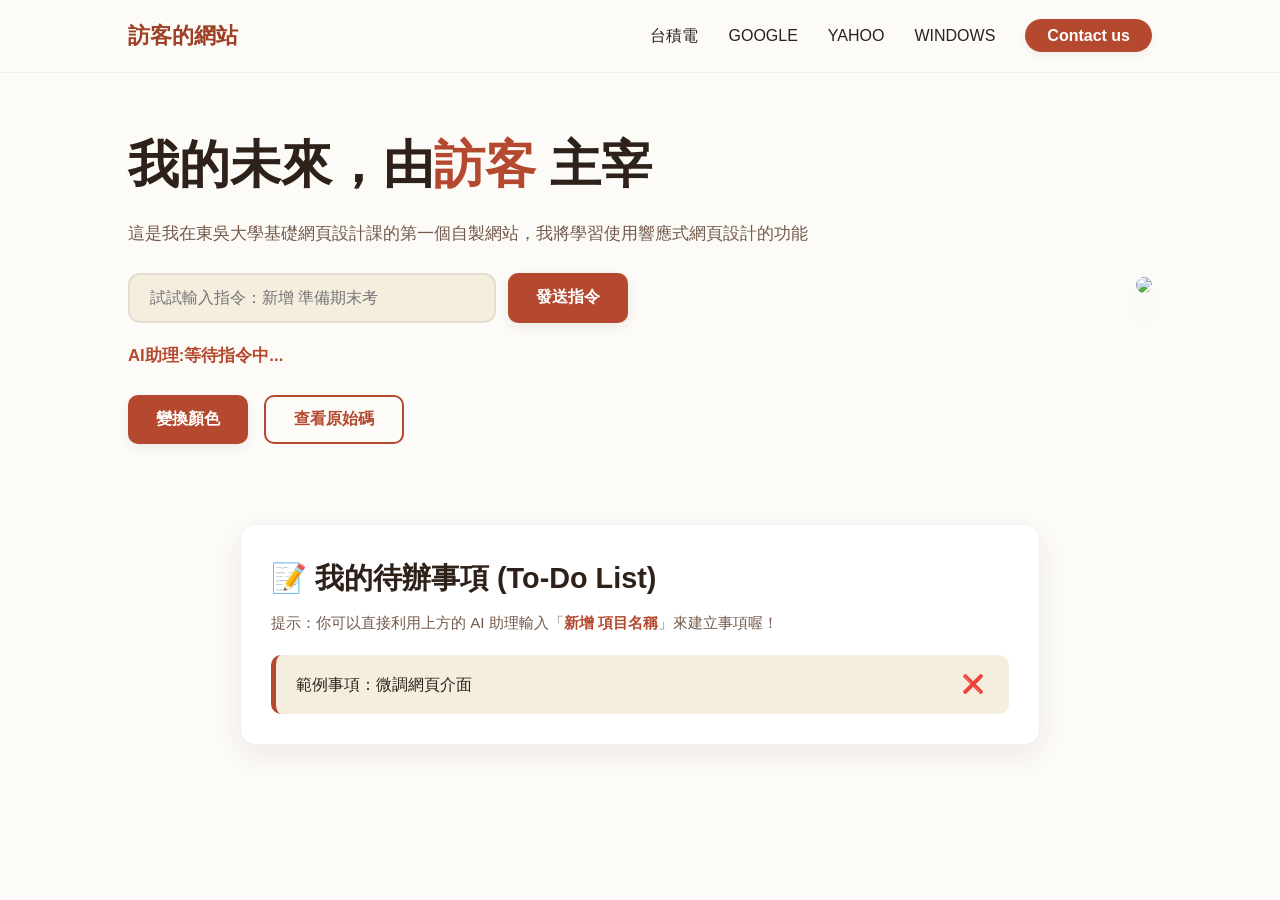
==== index.html @ fc0df7c1 "Rename final.html to index.html" ====
<!DOCTYPE html>
<html lang="zh-TW">
<head>
  <meta charset="UTF-8">
  <meta name="viewport" content="width=device-width, initial-scale=1.0">
  <title>響應式網頁設計佈局練習</title>   
  <link rel="stylesheet" href="final.css">
  <script src="./final.js" defer></script>
</head>

<body>
   <nav class="navbar">
       <div class="logo" id="main-logo">14135010 張鈺欣 </div>
       <ul class="nav-link">
           <li><a href="#">台積電</a></li>
           <li><a href="#">GOOGLE</a></li>
           <li><a href="#">YAHOO</a></li>
           <li><a href="#">WINDOWS</a></li>
           <li><a href="#" class="v">Contact us</a></li>
       </ul>
   </nav>

   <header class="hero">
      <div class="hero-content">
          <h1 id="hero-title">我的未來，由<span class="highlight">我</span>創造</h1>
          <p>這是我在東吳大學基礎網頁設計課的第一個自製網站，我將學習使用響應式網頁設計的功能</p>

          <div class="chat-box">
            <input type="text" id="user-input" placeholder="試試輸入指令：新增 準備期末考">
            <button id="send-btn" class="btn-primary">發送指令</button>
          </div>
          <p id="ai-response">AI助理:等待指令中...</p>

          <div class="hero-buttons">
            <button class="btn-primary" onclick="changeColor()">變換顏色</button>
            <button class="btn-secondary">查看原始碼</button>
          </div>
      </div>

      <div class="hero-image">
         <img src="https://images.unsplash.com/photo-1677442136019-21780ecad995?auto=format&fit=crop&q=80&w=800">
      </div>
   </header>

   <section class="todo-section">
       <h2>📝 我的待辦事項 (To-Do List)</h2>
       <p class="todo-hint">提示：你可以直接利用上方的 AI 助理輸入「<span class="keyword">新增 項目名稱</span>」來建立事項喔！</p>
       
       <ul id="todo-list">
           <li>
               <span>範例事項：微調網頁介面</span>
               <button class="delete-btn" onclick="this.parentElement.remove()">❌</button>
           </li>
       </ul>
   </section>

   <script>
   (function(){if(!window.chatbase||window.chatbase("getState")!=="initialized"){window.chatbase=(...arguments)=>{if(!window.chatbase.q){window.chatbase.q=[]}window.chatbase.q.push(arguments)};window.chatbase=new Proxy(window.chatbase,{get(target,prop){if(prop==="q"){return target.q}return(...args)=>target(prop,...args)}})}const onLoad=function(){const script=document.createElement("script");script.src="https://www.chatbase.co/embed.min.js";script.id="NfD5Fnrn_-3rb15eQkz1O";script.domain="www.chatbase.co";document.body.appendChild(script)};if(document.readyState==="complete"){onLoad()}else{window.addEventListener("load",onLoad)}})();
   </script>
</body>
</html>
---- final.css ----
/* ==========================================
   1. 全域高質感主題設定 (CSS 變數)
   ========================================== */
body {
    --bg-color: #fdfbf7;
    --text-color: #2d2119;
    --nav-bg: rgba(253, 251, 247, 0.75);
    --logo-color: #9c4126;
    --primary-color: #b5492f;
    --primary-hover: #963821;
    --text-muted: #735a4c;
    --input-bg: #f5eedf;
    --shadow-color: rgba(45, 33, 25, 0.08);
    --card-bg: #ffffff;
    /* 新增：待辦卡片背景 */
}

body.theme-light {
    --bg-color: #f8fafc;
    --text-color: #0f172a;
    --nav-bg: rgba(248, 250, 252, 0.75);
    --logo-color: #0284c7;
    --primary-color: #0284c7;
    --primary-hover: #0369a1;
    --text-muted: #475569;
    --input-bg: #e2e8f0;
    --shadow-color: rgba(15, 23, 42, 0.06);
    --card-bg: #ffffff;
}

body.theme-matrix {
    --bg-color: #050505;
    --text-color: #39ff14;
    --nav-bg: rgba(5, 5, 5, 0.8);
    --logo-color: #39ff14;
    --primary-color: #00ff66;
    --primary-hover: #00cc55;
    --text-muted: #00aa44;
    --input-bg: #151515;
    --shadow-color: rgba(0, 255, 0, 0.1);
    --card-bg: #111111;
}

/* ==========================================
   2. 基礎樣式
   ========================================== */
* {
    margin: 0;
    padding: 0;
    box-sizing: border-box;
}

body {
    font-family: 'Noto Sans TC', sans-serif;
    line-height: 1.6;
    background-color: var(--bg-color);
    color: var(--text-color);
    transition: background-color 0.5s, color 0.5s;
}

/* 導覽列 */
.navbar {
    display: flex;
    justify-content: space-between;
    align-items: center;
    padding: 18px 10%;
    background-color: var(--nav-bg);
    backdrop-filter: blur(10px);
    -webkit-backdrop-filter: blur(10px);
    position: sticky;
    top: 0;
    z-index: 100;
    border-bottom: 1px solid rgba(128, 128, 128, 0.1);
}

.logo {
    font-size: 1.4rem;
    font-weight: bold;
    color: var(--logo-color);
}

.nav-link {
    display: flex;
    list-style: none;
    gap: 30px;
    align-items: center;
}

.nav-link a {
    text-decoration: none;
    color: var(--text-color);
    font-weight: 500;
    transition: 0.3s;
}

.nav-link a:hover {
    color: var(--primary-color);
}

.nav-link a.v {
    background-color: var(--primary-color);
    color: #ffffff !important;
    padding: 8px 22px;
    border-radius: 50px;
    font-weight: bold;
    box-shadow: 0 4px 10px rgba(0, 0, 0, 0.05);
}

/* Hero 主要區塊 */
.hero {
    display: flex;
    align-items: center;
    justify-content: space-between;
    padding: 60px 10% 40px 10%;
    gap: 50px;
}

.hero-content {
    flex: 1;
}

.hero-content h1 {
    font-size: 3.2rem;
    margin-bottom: 24px;
    line-height: 1.25;
}

.highlight {
    color: var(--primary-color);
    transition: 0.3s;
}

.highlight.aurora-text {
    background: linear-gradient(135deg, #ff416c, #ff4b2b, #8a2387, #e94057, #f27121);
    background-size: 200% auto;
    background-clip: text;
    -webkit-background-clip: text;
    -webkit-text-fill-color: transparent;
    animation: shine 3s linear infinite;
}

@keyframes shine {
    to {
        background-position: 200% center;
    }
}

.hero-content p {
    font-size: 1.05rem;
    margin-bottom: 25px;
    color: var(--text-muted);
}

/* 指令輸入框區塊 */
.chat-box {
    display: flex;
    gap: 12px;
    margin: 20px 0;
    width: 100%;
    max-width: 500px;
}

#user-input {
    flex: 1;
    padding: 14px 20px;
    border: 2px solid rgba(128, 128, 128, 0.15);
    border-radius: 12px;
    font-size: 1rem;
    background-color: var(--input-bg);
    color: var(--text-color);
    transition: 0.3s ease;
    outline: none;
}

#user-input:focus {
    background-color: var(--bg-color);
    border-color: var(--primary-color);
    box-shadow: 0 0 12px var(--shadow-color);
}

#ai-response {
    font-size: 1.05rem;
    color: var(--primary-color);
    font-weight: 600;
    min-height: 1.6rem;
    margin-bottom: 25px;
}

/* 按鈕樣式 */
.hero-buttons {
    display: flex;
    gap: 16px;
}

button {
    padding: 12px 28px;
    font-size: 1rem;
    border-radius: 10px;
    cursor: pointer;
    transition: all 0.3s cubic-bezier(0.4, 0, 0.2, 1);
    font-weight: 600;
}

.btn-primary {
    background-color: var(--primary-color);
    color: #ffffff;
    border: none;
    box-shadow: 0 4px 12px var(--shadow-color);
}

.btn-primary:hover {
    background-color: var(--primary-hover);
    transform: translateY(-2px);
}

.btn-secondary {
    background-color: transparent;
    color: var(--primary-color);
    border: 2px solid var(--primary-color);
}

.btn-secondary:hover {
    background-color: var(--primary-color);
    color: #ffffff;
    transform: translateY(-2px);
}

.hero-image img {
    width: 100%;
    max-width: 480px;
    height: auto;
    border-radius: 24px;
    box-shadow: 0 20px 40px var(--shadow-color);
}

/* ==========================================
   🎯 3. 新增：待辦事項清單樣式美化
   ========================================== */
.todo-section {
    max-width: 800px;
    margin: 40px auto 80px auto;
    padding: 30px;
    background-color: var(--card-bg);
    border-radius: 16px;
    box-shadow: 0 10px 30px var(--shadow-color);
    border: 1px solid rgba(128, 128, 128, 0.1);
    transition: background-color 0.5s;
}

.todo-section h2 {
    font-size: 1.8rem;
    margin-bottom: 10px;
}

.todo-hint {
    font-size: 0.95rem;
    color: var(--text-muted);
    margin-bottom: 20px;
}

.todo-hint .keyword {
    color: var(--primary-color);
    font-weight: bold;
}

#todo-list {
    list-style: none;
    display: flex;
    flex-direction: column;
    gap: 12px;
}

#todo-list li {
    display: flex;
    justify-content: space-between;
    align-items: center;
    padding: 14px 20px;
    background-color: var(--input-bg);
    border-radius: 10px;
    font-weight: 500;
    border-left: 5px solid var(--primary-color);
    /* 左側特色裝飾條 */
    animation: fadeIn 0.3s ease-in-out;
}

.delete-btn {
    background: none;
    border: none;
    padding: 5px;
    cursor: pointer;
    font-size: 1.1rem;
    transition: transform 0.2s;
}

.delete-btn:hover {
    transform: scale(1.3);
}

@keyframes fadeIn {
    from {
        opacity: 0;
        transform: translateY(10px);
    }

    to {
        opacity: 1;
        transform: translateY(0);
    }
}

/* ==========================================
   4. 響應式媒體查詢 (RWD)
   ========================================== */
@media (max-width: 800px) {
    .navbar {
        padding: 15px 5%;
        flex-direction: column;
        gap: 12px;
    }

    .nav-link {
        display: none;
        /* 遵循原本的隱藏設定 */
    }

    .hero {
        flex-direction: column;
        text-align: center;
        padding: 40px 6%;
        gap: 35px;
    }

    .hero-content h1 {
        font-size: 2.4rem;
    }

    .chat-box {
        margin: 20px auto;
    }

    .hero-buttons {
        justify-content: center;
    }

    .todo-section {
        margin: 20px 6% 60px 6%;
        padding: 20px;
    }
}
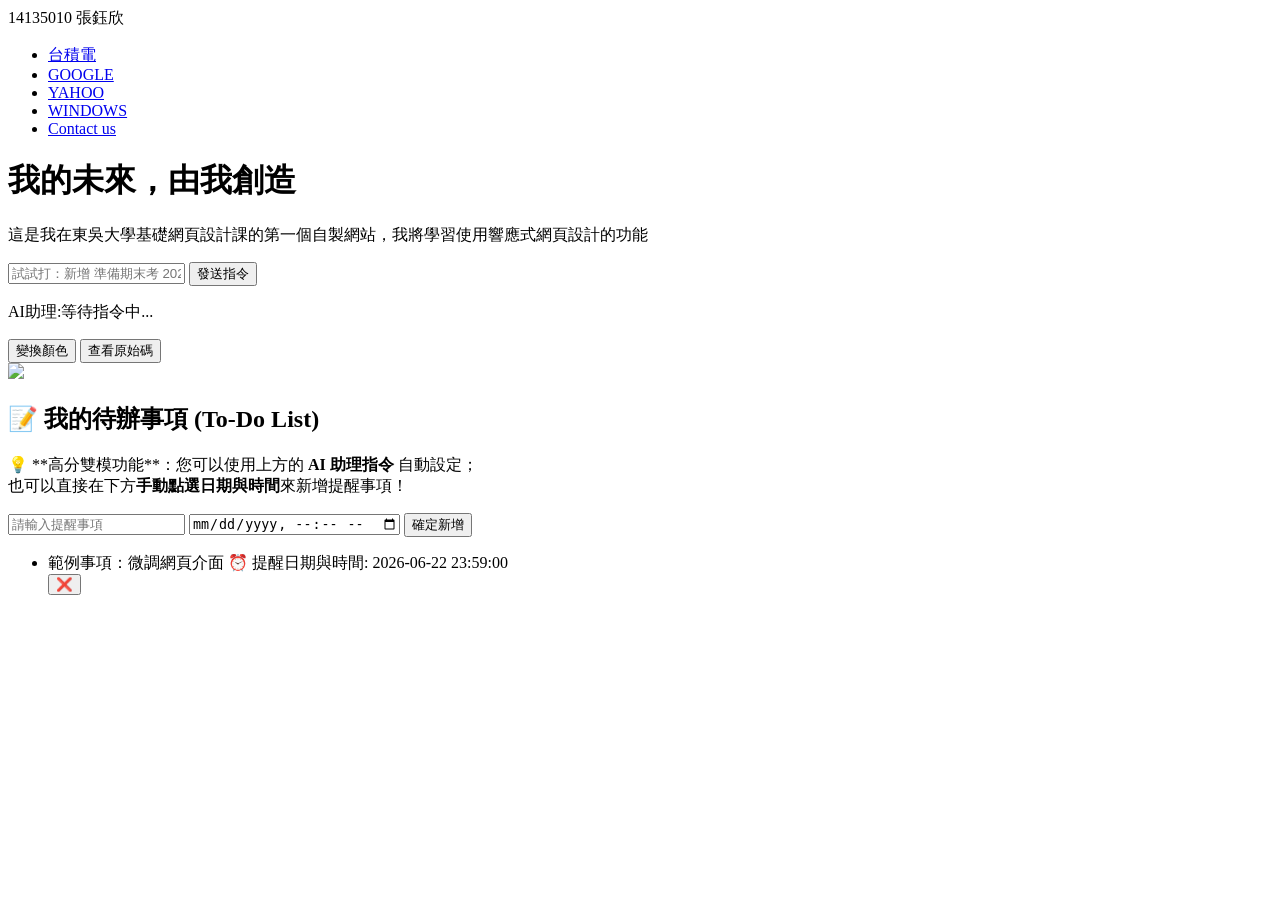
==== commit 62e421be: "Update index.html" ====
--- a/index.html
+++ b/index.html
@@ -4,8 +4,8 @@
   <meta charset="UTF-8">
   <meta name="viewport" content="width=device-width, initial-scale=1.0">
   <title>響應式網頁設計佈局練習</title>   
-  <link rel="stylesheet" href="final.css">
-  <script src="./final.js" defer></script>
+  <link rel="stylesheet" href="class1.css">
+  <script src="./java.js" defer></script>
 </head>
 
 <body>
@@ -26,7 +26,7 @@
           <p>這是我在東吳大學基礎網頁設計課的第一個自製網站，我將學習使用響應式網頁設計的功能</p>
 
           <div class="chat-box">
-            <input type="text" id="user-input" placeholder="試試輸入指令：新增 準備期末考">
+            <input type="text" id="user-input" placeholder="試試打：新增 準備期末考 2026-06-23 15:00">
             <button id="send-btn" class="btn-primary">發送指令</button>
           </div>
           <p id="ai-response">AI助理:等待指令中...</p>
@@ -44,11 +44,23 @@
 
    <section class="todo-section">
        <h2>📝 我的待辦事項 (To-Do List)</h2>
-       <p class="todo-hint">提示：你可以直接利用上方的 AI 助理輸入「<span class="keyword">新增 項目名稱</span>」來建立事項喔！</p>
+       <p class="todo-hint">
+            💡 **高分雙模功能**：您可以使用上方的 <b>AI 助理指令</b> 自動設定；<br>
+            也可以直接在下方<b>手動點選日期與時間</b>來新增提醒事項！
+       </p>
+       
+       <div class="todo-manual-input">
+           <input type="text" id="manual-text" placeholder="請輸入提醒事項">
+           <input type="datetime-local" id="manual-datetime">
+           <button id="manual-add-btn">確定新增</button>
+       </div>
        
        <ul id="todo-list">
-           <li>
-               <span>範例事項：微調網頁介面</span>
+           <li class="todo-item" data-time="2026-06-22 23:59" data-notified="false">
+               <div class="todo-info">
+                   <span class="todo-text">範例事項：微調網頁介面</span>
+                   <span class="todo-time-tag">⏰ 提醒日期與時間: 2026-06-22 23:59:00</span>
+               </div>
                <button class="delete-btn" onclick="this.parentElement.remove()">❌</button>
            </li>
        </ul>
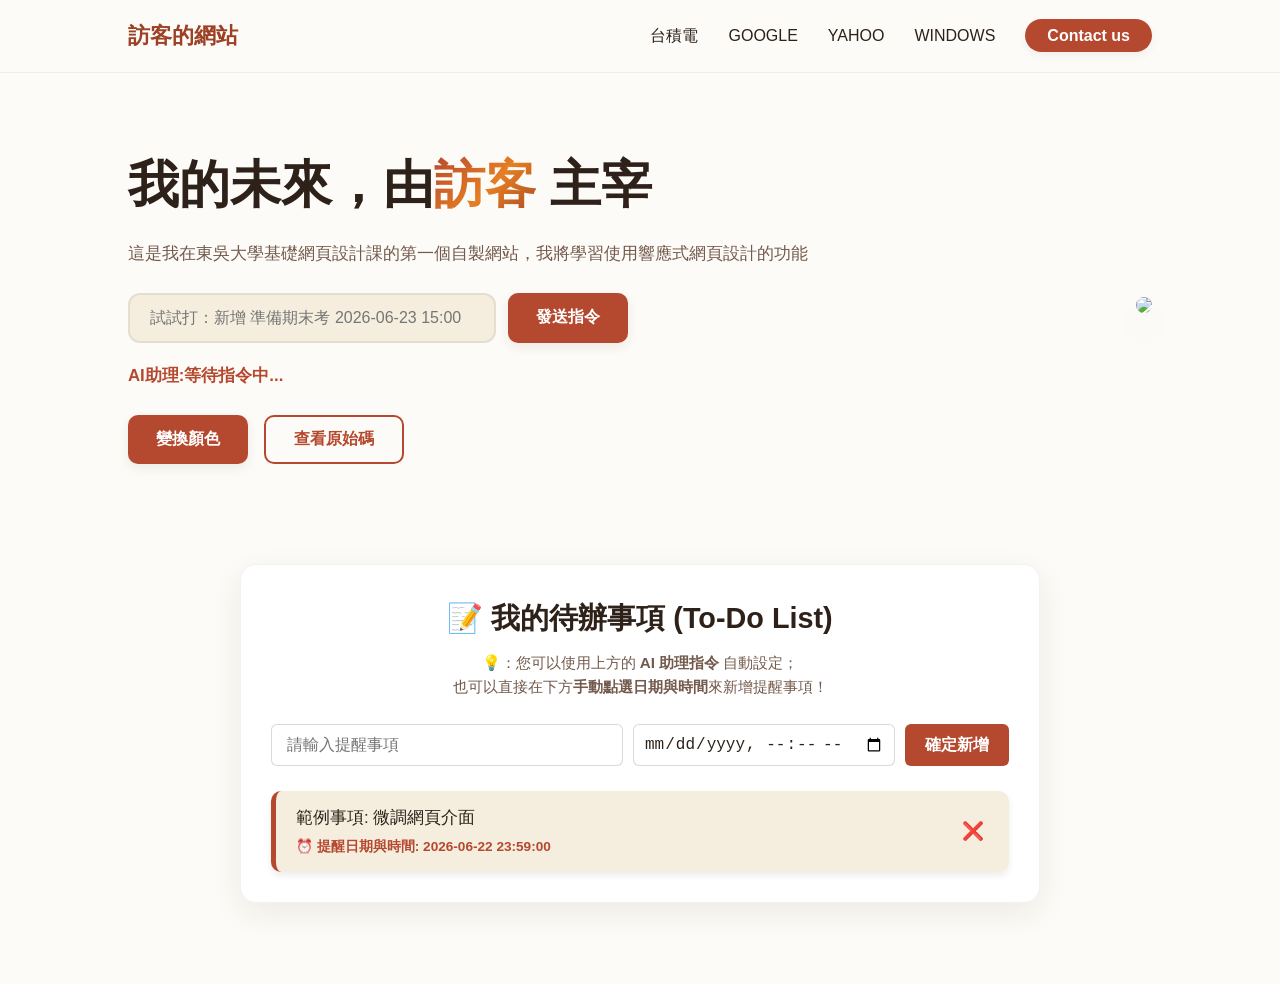
==== commit dc39f629: "Update index.html" ====
--- a/index.html
+++ b/index.html
@@ -4,8 +4,8 @@
   <meta charset="UTF-8">
   <meta name="viewport" content="width=device-width, initial-scale=1.0">
   <title>響應式網頁設計佈局練習</title>   
-  <link rel="stylesheet" href="class1.css">
-  <script src="./java.js" defer></script>
+  <link rel="stylesheet" href="final.css">
+  <script src="./final.js" defer></script>
 </head>
 
 <body>
@@ -45,7 +45,7 @@
    <section class="todo-section">
        <h2>📝 我的待辦事項 (To-Do List)</h2>
        <p class="todo-hint">
-            💡 **高分雙模功能**：您可以使用上方的 <b>AI 助理指令</b> 自動設定；<br>
+            💡：您可以使用上方的 <b>AI 助理指令</b> 自動設定；<br>
             也可以直接在下方<b>手動點選日期與時間</b>來新增提醒事項！
        </p>
        
@@ -58,7 +58,7 @@
        <ul id="todo-list">
            <li class="todo-item" data-time="2026-06-22 23:59" data-notified="false">
                <div class="todo-info">
-                   <span class="todo-text">範例事項：微調網頁介面</span>
+                   <span class="todo-text">範例事項: 微調網頁介面</span>
                    <span class="todo-time-tag">⏰ 提醒日期與時間: 2026-06-22 23:59:00</span>
                </div>
                <button class="delete-btn" onclick="this.parentElement.remove()">❌</button>
--- a/final.css
+++ b/final.css
@@ -0,0 +1,385 @@
+body {
+    --bg-color: #fdfbf7;
+    --text-color: #2d2119;
+    --nav-bg: rgba(253, 251, 247, 0.75);
+    --logo-color: #9c4126;
+    --primary-color: #b5492f;
+    --primary-hover: #963821;
+    --text-muted: #735a4c;
+    --input-bg: #f5eedf;
+    --shadow-color: rgba(45, 33, 25, 0.08);
+    --card-bg: #ffffff;
+}
+
+body.theme-light {
+    --bg-color: #fdfbf7;
+    --text-color: #2d2119;
+    --nav-bg: rgba(253, 251, 247, 0.75);
+    --logo-color: #9c4126;
+    --primary-color: #b5492f;
+    --primary-hover: #963821;
+    --text-muted: #735a4c;
+    --input-bg: #f5eedf;
+    --shadow-color: rgba(45, 33, 25, 0.08);
+    --card-bg: #ffffff;
+}
+
+body.theme-matrix {
+    --bg-color: #050505;
+    --text-color: #39ff14;
+    --nav-bg: rgba(5, 5, 5, 0.85);
+    --logo-color: #39ff14;
+    --primary-color: #00ff66;
+    --primary-hover: #00cc55;
+    --text-muted: #00aa44;
+    --input-bg: #151515;
+    --shadow-color: rgba(0, 255, 0, 0.2);
+    --card-bg: #111111;
+}
+
+* {
+    margin: 0;
+    padding: 0;
+    box-sizing: border-box;
+}
+
+body {
+    font-family: 'Noto Sans TC', sans-serif;
+    line-height: 1.6;
+    background-color: var(--bg-color);
+    color: var(--text-color);
+    transition: background-color 0.5s, color 0.5s;
+}
+
+.navbar {
+    display: flex;
+    justify-content: space-between;
+    align-items: center;
+    padding: 18px 10%;
+    background-color: var(--nav-bg);
+    backdrop-filter: blur(10px);
+    -webkit-backdrop-filter: blur(10px);
+    position: sticky;
+    top: 0;
+    z-index: 100;
+    border-bottom: 1px solid rgba(128, 128, 128, 0.1);
+}
+
+.logo {
+    font-size: 1.4rem;
+    font-weight: bold;
+    color: var(--logo-color);
+}
+
+.nav-link {
+    display: flex;
+    list-style: none;
+    gap: 30px;
+    align-items: center;
+}
+
+.nav-link a {
+    text-decoration: none;
+    color: var(--text-color);
+    font-weight: 500;
+    transition: 0.3s;
+}
+
+.nav-link a:hover {
+    color: var(--primary-color);
+}
+
+.nav-link a.v {
+    background-color: var(--primary-color);
+    color: #ffffff !important;
+    padding: 8px 22px;
+    border-radius: 50px;
+    font-weight: bold;
+    box-shadow: 0 4px 10px rgba(0, 0, 0, 0.05);
+}
+
+.hero {
+    display: flex;
+    align-items: center;
+    justify-content: space-between;
+    padding: 80px 10% 60px 10%;
+    gap: 50px;
+}
+
+.hero-content {
+    flex: 1;
+}
+
+.hero-content h1 {
+    font-size: 3.2rem;
+    margin-bottom: 24px;
+    line-height: 1.25;
+}
+
+.highlight {
+    background: linear-gradient(135deg, #b5492f, #e67e22, #9c4126, #b5492f);
+    background-size: 200% auto;
+    background-clip: text;
+    -webkit-background-clip: text;
+    -webkit-text-fill-color: transparent;
+    animation: shine 4s linear infinite;
+    font-weight: bold;
+}
+
+@keyframes shine {
+    to {
+        background-position: 200% center;
+    }
+}
+
+.hero-content p {
+    font-size: 1.05rem;
+    margin-bottom: 25px;
+    color: var(--text-muted);
+}
+
+.chat-box {
+    display: flex;
+    gap: 12px;
+    margin: 20px 0;
+    width: 100%;
+    max-width: 500px;
+}
+
+#user-input {
+    flex: 1;
+    padding: 14px 20px;
+    border: 2px solid rgba(128, 128, 128, 0.15);
+    border-radius: 12px;
+    font-size: 1rem;
+    background-color: var(--input-bg);
+    color: var(--text-color);
+    transition: 0.3s ease;
+    outline: none;
+}
+
+#user-input:focus {
+    background-color: #ffffff;
+    border-color: var(--primary-color);
+    box-shadow: 0 0 12px var(--shadow-color);
+}
+
+#ai-response {
+    font-size: 1.05rem;
+    color: var(--primary-color);
+    font-weight: 600;
+    min-height: 1.6rem;
+    margin-bottom: 25px;
+}
+
+.hero-buttons {
+    display: flex;
+    gap: 16px;
+}
+
+button {
+    padding: 12px 28px;
+    font-size: 1rem;
+    border-radius: 10px;
+    cursor: pointer;
+    transition: all 0.3s cubic-bezier(0.4, 0, 0.2, 1);
+    font-weight: 600;
+}
+
+.btn-primary {
+    background-color: var(--primary-color);
+    color: #ffffff;
+    border: none;
+    box-shadow: 0 4px 12px var(--shadow-color);
+}
+
+.btn-primary:hover {
+    background-color: var(--primary-hover);
+    transform: translateY(-2px);
+}
+
+.btn-secondary {
+    background-color: transparent;
+    color: var(--primary-color);
+    border: 2px solid var(--primary-color);
+}
+
+.btn-secondary:hover {
+    background-color: var(--primary-color);
+    color: #ffffff;
+    transform: translateY(-2px);
+}
+
+.hero-image img {
+    width: 100%;
+    max-width: 480px;
+    height: auto;
+    border-radius: 24px;
+    box-shadow: 0 20px 40px var(--shadow-color);
+}
+
+.todo-section {
+    max-width: 800px;
+    margin: 40px auto 80px auto;
+    padding: 30px;
+    background-color: var(--card-bg);
+    border-radius: 16px;
+    box-shadow: 0 10px 30px var(--shadow-color);
+    border: 1px solid rgba(128, 128, 128, 0.1);
+    transition: background-color 0.5s;
+}
+
+.todo-section h2 {
+    font-size: 1.8rem;
+    margin-bottom: 10px;
+    text-align: center;
+}
+
+.todo-hint {
+    font-size: 0.95rem;
+    color: var(--text-muted);
+    margin-bottom: 25px;
+    text-align: center;
+    line-height: 1.6;
+}
+
+.todo-manual-input {
+    display: flex;
+    gap: 10px;
+    margin-bottom: 25px;
+    justify-content: center;
+    flex-wrap: wrap;
+}
+
+.todo-manual-input input[type="text"] {
+    flex: 2;
+    min-width: 200px;
+    padding: 10px 15px;
+    border: 1px solid rgba(128, 128, 128, 0.3);
+    border-radius: 6px;
+    font-size: 1rem;
+    background-color: #ffffff;
+    color: var(--text-color);
+}
+
+.todo-manual-input input[type="datetime-local"] {
+    flex: 1.5;
+    min-width: 180px;
+    padding: 10px;
+    border: 1px solid rgba(128, 128, 128, 0.3);
+    border-radius: 6px;
+    font-size: 1rem;
+    background-color: #ffffff;
+    color: var(--text-color);
+}
+
+#manual-add-btn {
+    padding: 10px 20px;
+    background-color: var(--primary-color);
+    color: #ffffff;
+    border: none;
+    border-radius: 6px;
+    font-weight: bold;
+    cursor: pointer;
+}
+
+#manual-add-btn:hover {
+    background-color: var(--primary-hover);
+}
+
+#todo-list {
+    list-style: none;
+    display: flex;
+    flex-direction: column;
+    gap: 12px;
+}
+
+#todo-list li {
+    display: flex;
+    justify-content: space-between;
+    align-items: center;
+    padding: 14px 20px;
+    background-color: var(--input-bg);
+    border-radius: 10px;
+    font-weight: 500;
+    border-left: 5px solid var(--primary-color);
+    animation: fadeIn 0.3s ease-in-out;
+    box-shadow: 0 4px 6px var(--shadow-color);
+}
+
+.todo-info {
+    display: flex;
+    flex-direction: column;
+    gap: 4px;
+}
+
+.todo-text {
+    font-size: 1.05rem;
+    color: var(--text-color);
+}
+
+.todo-time-tag {
+    font-size: 0.85rem;
+    color: var(--primary-color);
+    font-weight: bold;
+}
+
+.delete-btn {
+    background: none;
+    border: none;
+    padding: 5px;
+    cursor: pointer;
+    font-size: 1.1rem;
+    transition: 0.2s;
+}
+
+.delete-btn:hover {
+    transform: scale(1.3);
+}
+
+@keyframes fadeIn {
+    from {
+        opacity: 0;
+        transform: translateY(10px);
+    }
+
+    to {
+        opacity: 1;
+        transform: translateY(0);
+    }
+}
+
+@media (max-width: 800px) {
+    .navbar {
+        padding: 15px 5%;
+        flex-direction: column;
+        gap: 12px;
+    }
+
+    .nav-link {
+        display: none;
+    }
+
+    .hero {
+        flex-direction: column;
+        text-align: center;
+        padding: 40px 5%;
+        gap: 35px;
+    }
+
+    .hero-content h1 {
+        font-size: 2rem;
+    }
+
+    .chat-box {
+        margin: 20px auto;
+    }
+
+    .hero-buttons {
+        justify-content: center;
+    }
+
+    .hero-image img {
+        max-width: 100%;
+    }
+}
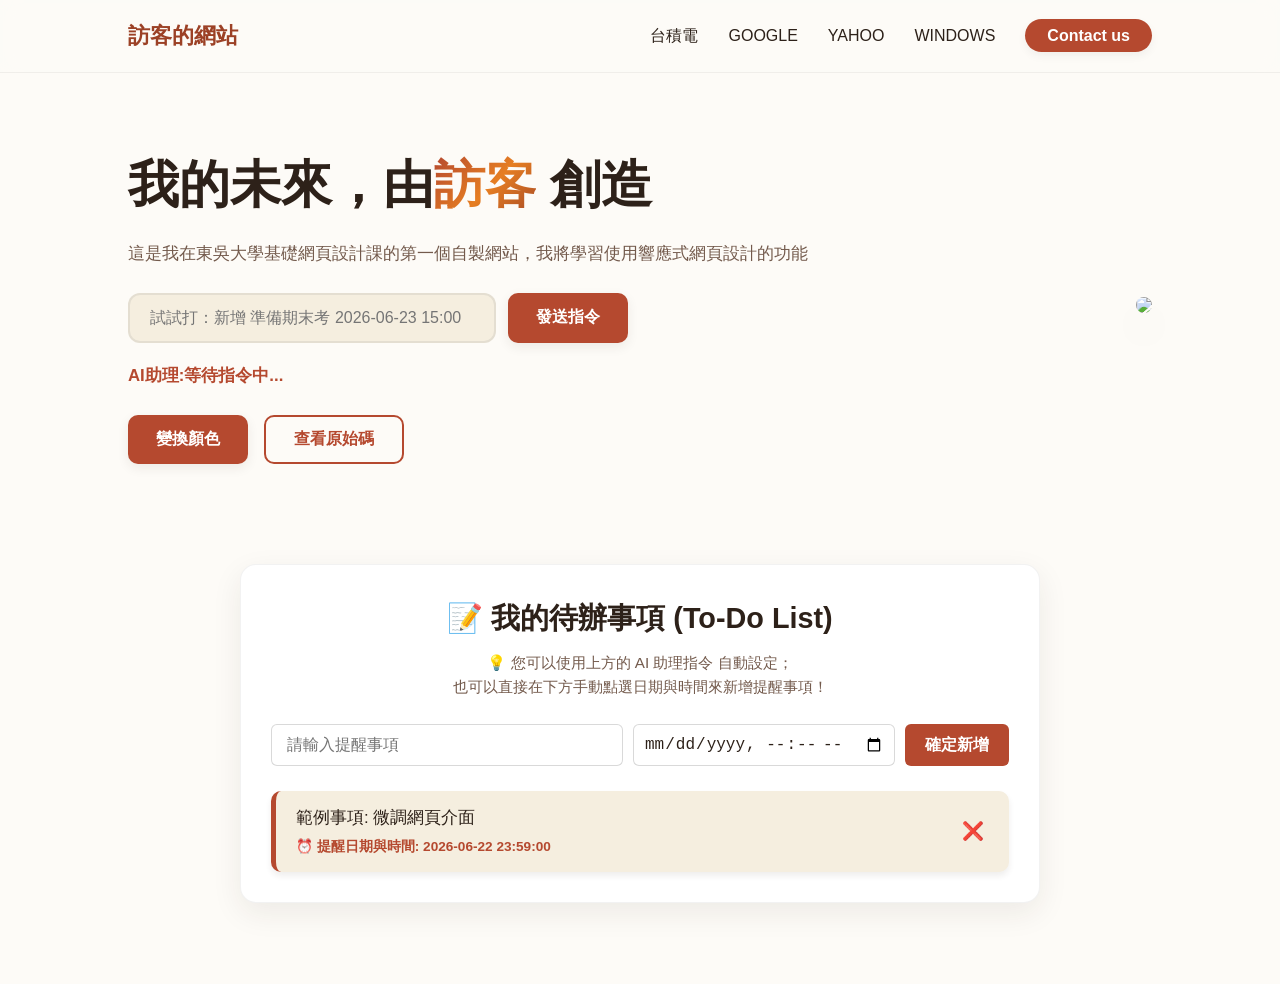
==== commit 60974005: "Add files via upload" ====
--- a/index.html
+++ b/index.html
@@ -5,12 +5,12 @@
   <meta name="viewport" content="width=device-width, initial-scale=1.0">
   <title>響應式網頁設計佈局練習</title>   
   <link rel="stylesheet" href="final.css">
-  <script src="./final.js" defer></script>
+  <script src="final.js" defer></script>
 </head>
 
 <body>
    <nav class="navbar">
-       <div class="logo" id="main-logo">14135010 張鈺欣 </div>
+       <div class="logo" id="main-logo">14135010 張鈺欣</div>
        <ul class="nav-link">
            <li><a href="#">台積電</a></li>
            <li><a href="#">GOOGLE</a></li>
@@ -45,8 +45,8 @@
    <section class="todo-section">
        <h2>📝 我的待辦事項 (To-Do List)</h2>
        <p class="todo-hint">
-            💡：您可以使用上方的 <b>AI 助理指令</b> 自動設定；<br>
-            也可以直接在下方<b>手動點選日期與時間</b>來新增提醒事項！
+            💡 您可以使用上方的 AI 助理指令 自動設定；<br>
+            也可以直接在下方手動點選日期與時間來新增提醒事項！
        </p>
        
        <div class="todo-manual-input">
@@ -70,4 +70,4 @@
    (function(){if(!window.chatbase||window.chatbase("getState")!=="initialized"){window.chatbase=(...arguments)=>{if(!window.chatbase.q){window.chatbase.q=[]}window.chatbase.q.push(arguments)};window.chatbase=new Proxy(window.chatbase,{get(target,prop){if(prop==="q"){return target.q}return(...args)=>target(prop,...args)}})}const onLoad=function(){const script=document.createElement("script");script.src="https://www.chatbase.co/embed.min.js";script.id="NfD5Fnrn_-3rb15eQkz1O";script.domain="www.chatbase.co";document.body.appendChild(script)};if(document.readyState==="complete"){onLoad()}else{window.addEventListener("load",onLoad)}})();
    </script>
 </body>
-</html>
+</html>
--- a/final.css
+++ b/final.css
@@ -11,17 +11,17 @@
     --card-bg: #ffffff;
 }
 
-body.theme-light {
-    --bg-color: #fdfbf7;
-    --text-color: #2d2119;
-    --nav-bg: rgba(253, 251, 247, 0.75);
-    --logo-color: #9c4126;
-    --primary-color: #b5492f;
-    --primary-hover: #963821;
-    --text-muted: #735a4c;
-    --input-bg: #f5eedf;
-    --shadow-color: rgba(45, 33, 25, 0.08);
-    --card-bg: #ffffff;
+body.theme-dark {
+    --bg-color: #0b0f19;
+    --text-color: #f3f4f6;
+    --nav-bg: rgba(11, 15, 25, 0.8);
+    --logo-color: #60a5fa;
+    --primary-color: #3b82f6;
+    --primary-hover: #1d4ed8;
+    --text-muted: #9ca3af;
+    --input-bg: #1f2937;
+    --shadow-color: rgba(0, 0, 0, 0.3);
+    --card-bg: #111827;
 }
 
 body.theme-matrix {
@@ -51,6 +51,47 @@
     transition: background-color 0.5s, color 0.5s;
 }
 
+.highlight {
+    background: linear-gradient(135deg, #b5492f, #e67e22, #9c4126, #b5492f);
+    background-size: 200% auto;
+    background-clip: text;
+    -webkit-background-clip: text;
+    -webkit-text-fill-color: transparent;
+    animation: shine 4s linear infinite;
+    font-weight: bold;
+    transition: all 0.5s ease;
+}
+
+.highlight.color-blue {
+    background: linear-gradient(135deg, #2563eb, #3b82f6, #60a5fa, #2563eb);
+    background-size: 200% auto;
+    background-clip: text;
+    -webkit-background-clip: text;
+    -webkit-text-fill-color: transparent;
+}
+
+.highlight.color-green {
+    background: linear-gradient(135deg, #059669, #10b981, #34d399, #059669);
+    background-size: 200% auto;
+    background-clip: text;
+    -webkit-background-clip: text;
+    -webkit-text-fill-color: transparent;
+}
+
+.highlight.color-purple {
+    background: linear-gradient(135deg, #7c3aed, #8b5cf6, #a78bfa, #7c3aed);
+    background-size: 200% auto;
+    background-clip: text;
+    -webkit-background-clip: text;
+    -webkit-text-fill-color: transparent;
+}
+
+@keyframes shine {
+    to {
+        background-position: 200% center;
+    }
+}
+
 .navbar {
     display: flex;
     justify-content: space-between;
@@ -116,22 +157,6 @@
     line-height: 1.25;
 }
 
-.highlight {
-    background: linear-gradient(135deg, #b5492f, #e67e22, #9c4126, #b5492f);
-    background-size: 200% auto;
-    background-clip: text;
-    -webkit-background-clip: text;
-    -webkit-text-fill-color: transparent;
-    animation: shine 4s linear infinite;
-    font-weight: bold;
-}
-
-@keyframes shine {
-    to {
-        background-position: 200% center;
-    }
-}
-
 .hero-content p {
     font-size: 1.05rem;
     margin-bottom: 25px;
@@ -159,7 +184,7 @@
 }
 
 #user-input:focus {
-    background-color: #ffffff;
+    background-color: var(--card-bg);
     border-color: var(--primary-color);
     box-shadow: 0 0 12px var(--shadow-color);
 }
@@ -258,7 +283,7 @@
     border: 1px solid rgba(128, 128, 128, 0.3);
     border-radius: 6px;
     font-size: 1rem;
-    background-color: #ffffff;
+    background-color: var(--card-bg);
     color: var(--text-color);
 }
 
@@ -269,7 +294,7 @@
     border: 1px solid rgba(128, 128, 128, 0.3);
     border-radius: 6px;
     font-size: 1rem;
-    background-color: #ffffff;
+    background-color: var(--card-bg);
     color: var(--text-color);
 }
 
@@ -382,4 +407,4 @@
     .hero-image img {
         max-width: 100%;
     }
-}
+}
